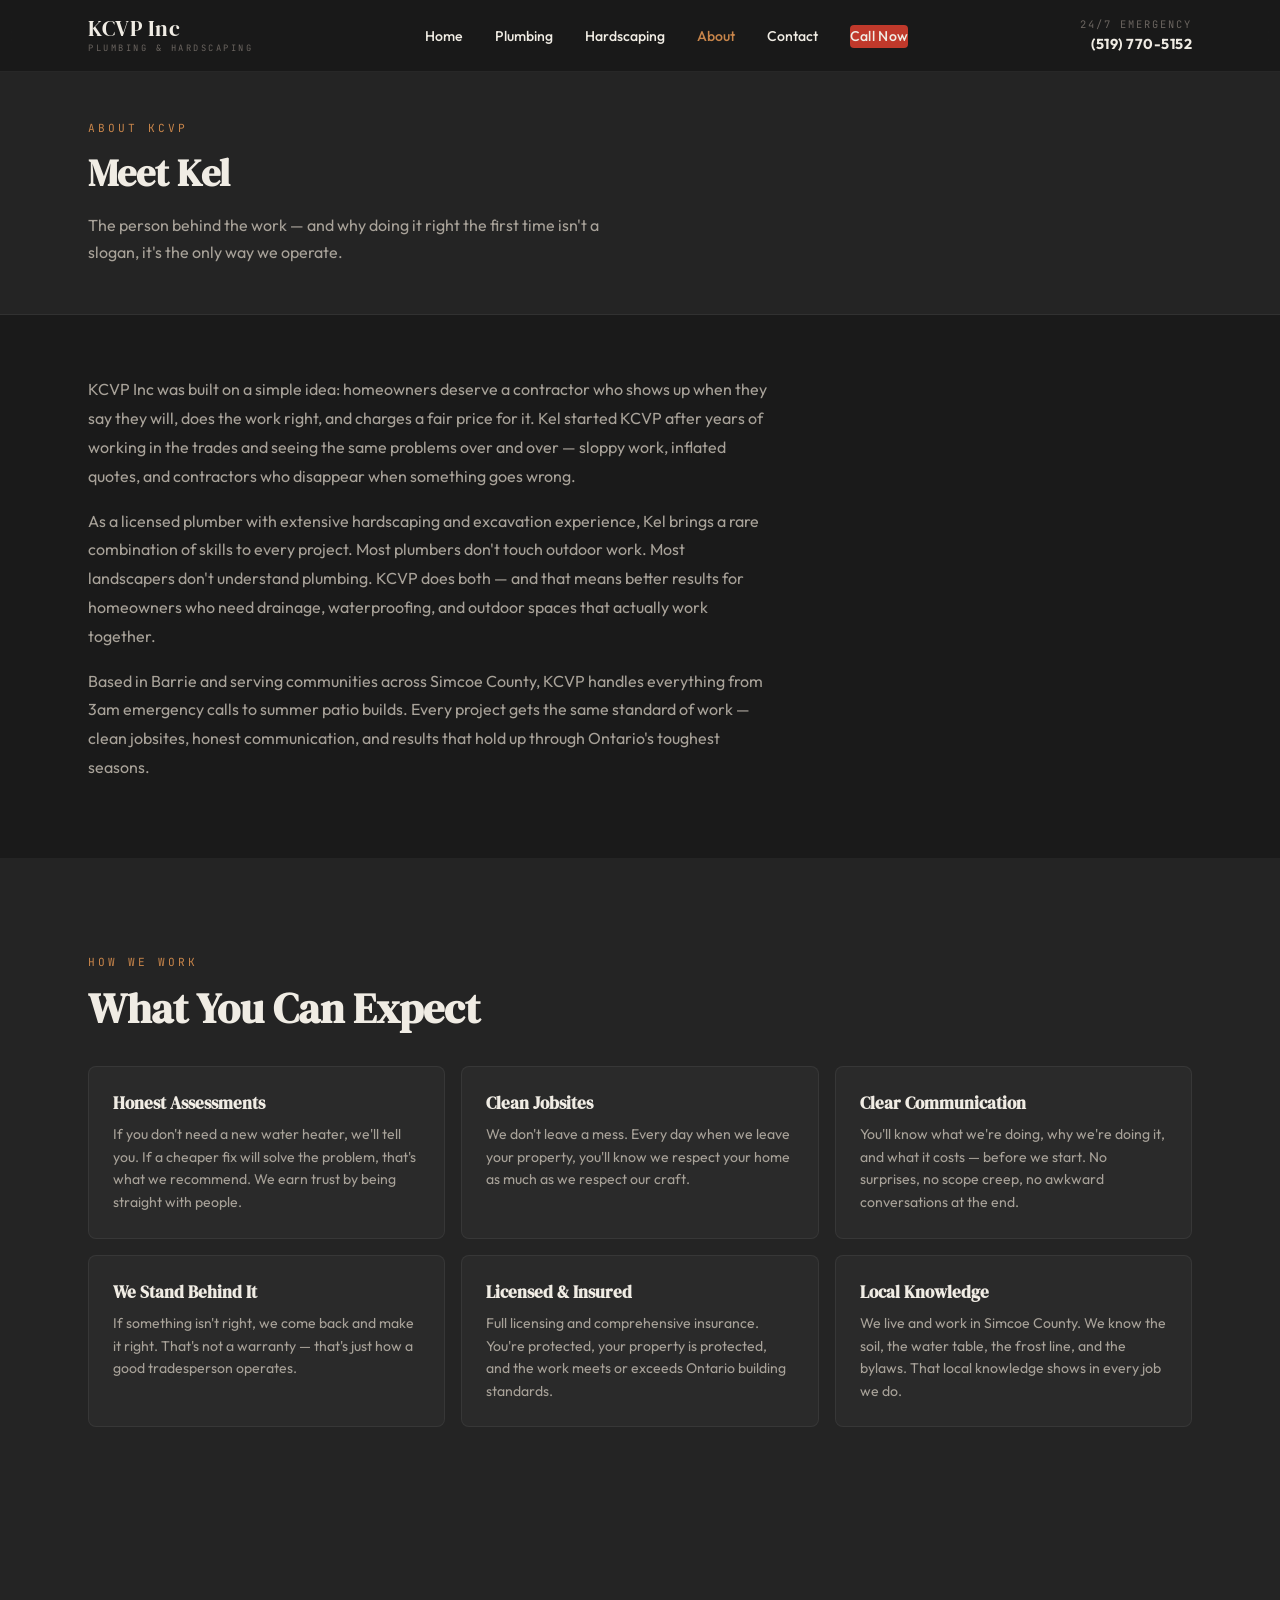
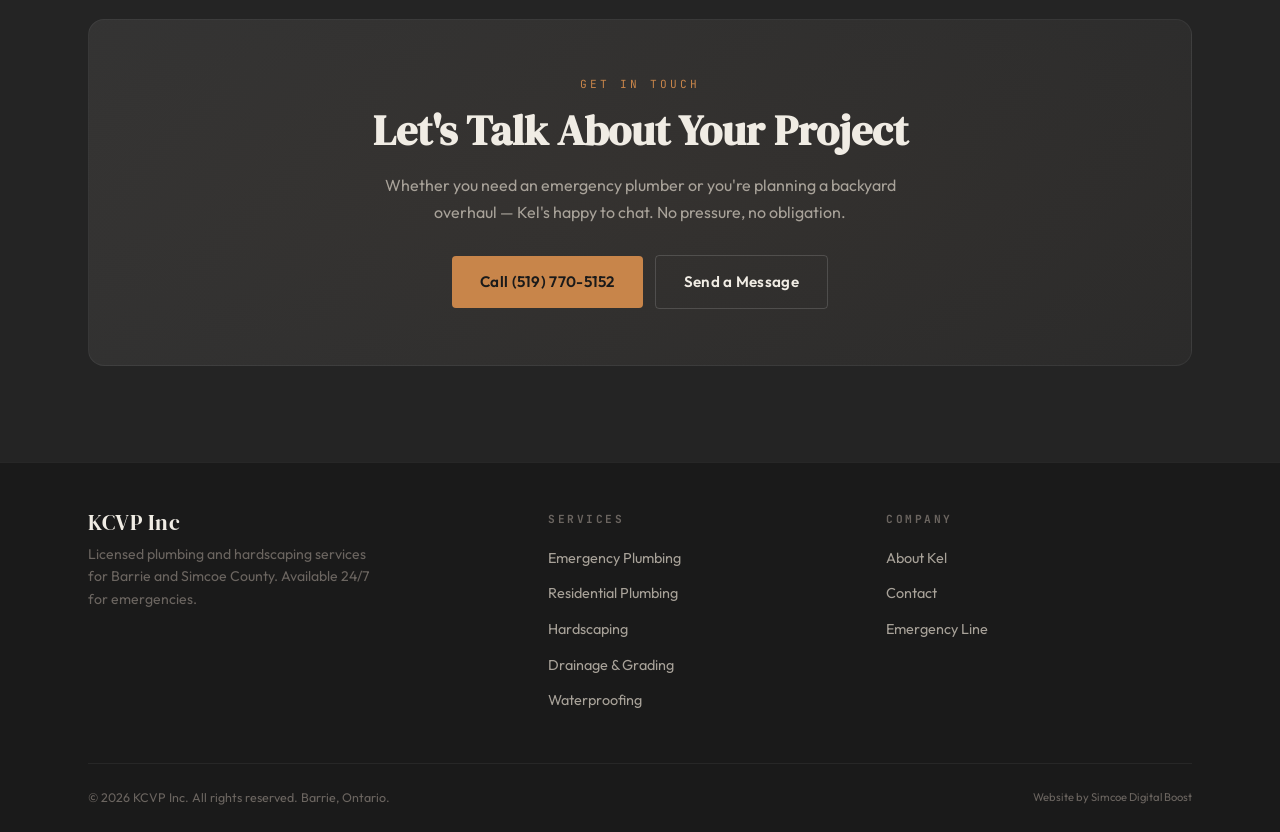
==== about.html @ 007db40d "Add files via upload" ====
<!DOCTYPE html>
<html lang="en">
<head>
  <meta charset="UTF-8">
  <meta name="viewport" content="width=device-width, initial-scale=1.0">
  <title>About Kel & KCVP Inc — Barrie Plumber & Hardscaping</title>
  <meta name="description" content="Meet Kel, the licensed plumber and hardscaping expert behind KCVP Inc. Serving Barrie and Simcoe County with honest, reliable trades work.">
  <link rel="preconnect" href="https://fonts.googleapis.com">
  <link rel="preconnect" href="https://fonts.gstatic.com" crossorigin>
  <link href="https://fonts.googleapis.com/css2?family=DM+Serif+Display&family=JetBrains+Mono:wght@400;500&family=Outfit:wght@300;400;500;600;700;800&display=swap" rel="stylesheet">
  <style>
/* ============================================
   KCVP Inc — Plumbing & Hardscaping
   Mobile-first CSS
   ============================================ */

/* --- Google Fonts loaded in HTML head --- */

/* --- CSS Variables --- */
:root {
  --bg-primary: #1a1a1a;
  --bg-secondary: #242424;
  --bg-card: #2a2a2a;
  --bg-elevated: #333333;
  --text-primary: #f0ece4;
  --text-secondary: #a8a299;
  --text-muted: #6b6560;
  --accent: #c8854a;
  --accent-light: #daa06d;
  --accent-dark: #a66a30;
  --accent-glow: rgba(200, 133, 74, 0.15);
  --emergency: #c0392b;
  --emergency-light: #e74c3c;
  --white: #ffffff;
  --border: rgba(255, 255, 255, 0.06);
  --shadow-sm: 0 1px 3px rgba(0,0,0,0.3);
  --shadow-md: 0 4px 16px rgba(0,0,0,0.4);
  --shadow-lg: 0 8px 32px rgba(0,0,0,0.5);
  --radius-sm: 4px;
  --radius-md: 8px;
  --radius-lg: 16px;
  --font-display: 'DM Serif Display', Georgia, serif;
  --font-body: 'Outfit', -apple-system, sans-serif;
  --font-mono: 'JetBrains Mono', monospace;
  --max-width: 1200px;
  --header-height: 72px;
}

/* --- Reset & Base --- */
*, *::before, *::after {
  box-sizing: border-box;
  margin: 0;
  padding: 0;
}

html {
  font-size: 16px;
  scroll-behavior: smooth;
  -webkit-font-smoothing: antialiased;
  -moz-osx-font-smoothing: grayscale;
}

body {
  font-family: var(--font-body);
  background: var(--bg-primary);
  color: var(--text-primary);
  line-height: 1.6;
  overflow-x: hidden;
}

img {
  max-width: 100%;
  height: auto;
  display: block;
}

a {
  color: var(--accent);
  text-decoration: none;
  transition: color 0.2s ease;
}

a:hover {
  color: var(--accent-light);
}

/* --- Utility --- */
.container {
  width: 100%;
  max-width: var(--max-width);
  margin: 0 auto;
  padding: 0 20px;
}

.section-label {
  font-family: var(--font-mono);
  font-size: 0.7rem;
  letter-spacing: 3px;
  text-transform: uppercase;
  color: var(--accent);
  margin-bottom: 12px;
  display: block;
}

.section-title {
  font-family: var(--font-display);
  font-size: 1.8rem;
  color: var(--text-primary);
  line-height: 1.2;
  margin-bottom: 16px;
}

.section-subtitle {
  color: var(--text-secondary);
  font-size: 1rem;
  max-width: 560px;
  line-height: 1.7;
}

.text-center {
  text-align: center;
}

.text-center .section-subtitle {
  margin-left: auto;
  margin-right: auto;
}

/* --- Buttons --- */
.btn {
  display: inline-flex;
  align-items: center;
  gap: 8px;
  padding: 14px 28px;
  border-radius: var(--radius-sm);
  font-family: var(--font-body);
  font-weight: 600;
  font-size: 0.95rem;
  border: none;
  cursor: pointer;
  transition: all 0.25s ease;
  text-decoration: none;
  letter-spacing: 0.3px;
}

.btn-primary {
  background: var(--accent);
  color: var(--bg-primary);
}

.btn-primary:hover {
  background: var(--accent-light);
  color: var(--bg-primary);
  transform: translateY(-1px);
  box-shadow: 0 4px 20px rgba(200, 133, 74, 0.3);
}

.btn-emergency {
  background: var(--emergency);
  color: var(--white);
  animation: pulse-emergency 2.5s infinite;
}

.btn-emergency:hover {
  background: var(--emergency-light);
  color: var(--white);
  transform: translateY(-1px);
  box-shadow: 0 4px 20px rgba(192, 57, 43, 0.4);
}

@keyframes pulse-emergency {
  0%, 100% { box-shadow: 0 0 0 0 rgba(192, 57, 43, 0.4); }
  50% { box-shadow: 0 0 0 8px rgba(192, 57, 43, 0); }
}

.btn-outline {
  background: transparent;
  color: var(--text-primary);
  border: 1px solid rgba(255,255,255,0.15);
}

.btn-outline:hover {
  border-color: var(--accent);
  color: var(--accent);
}

/* ============================================
   HEADER
   ============================================ */
.site-header {
  position: fixed;
  top: 0;
  left: 0;
  right: 0;
  z-index: 1000;
  background: rgba(26, 26, 26, 0.92);
  backdrop-filter: blur(16px);
  -webkit-backdrop-filter: blur(16px);
  border-bottom: 1px solid var(--border);
  height: var(--header-height);
}

.header-inner {
  display: flex;
  align-items: center;
  justify-content: space-between;
  height: var(--header-height);
}

.logo {
  display: flex;
  flex-direction: column;
  gap: 0;
}

.logo-name {
  font-family: var(--font-display);
  font-size: 1.35rem;
  color: var(--text-primary);
  line-height: 1.1;
  letter-spacing: 0.5px;
}

.logo-tagline {
  font-family: var(--font-mono);
  font-size: 0.55rem;
  color: var(--text-muted);
  letter-spacing: 2.5px;
  text-transform: uppercase;
}

.header-phone {
  display: none;
}

.header-phone a {
  font-family: var(--font-body);
  font-weight: 700;
  font-size: 0.9rem;
  color: var(--text-primary);
  letter-spacing: 0.5px;
}

.header-phone .phone-label {
  font-size: 0.65rem;
  color: var(--text-muted);
  letter-spacing: 2px;
  text-transform: uppercase;
  font-family: var(--font-mono);
}

/* Mobile nav toggle */
.nav-toggle {
  display: flex;
  flex-direction: column;
  gap: 5px;
  background: none;
  border: none;
  cursor: pointer;
  padding: 8px;
}

.nav-toggle span {
  display: block;
  width: 24px;
  height: 2px;
  background: var(--text-primary);
  transition: all 0.3s ease;
}

.nav-toggle.active span:nth-child(1) {
  transform: rotate(45deg) translate(5px, 5px);
}
.nav-toggle.active span:nth-child(2) {
  opacity: 0;
}
.nav-toggle.active span:nth-child(3) {
  transform: rotate(-45deg) translate(5px, -5px);
}

/* Mobile Nav */
.main-nav {
  position: fixed;
  top: var(--header-height);
  left: 0;
  right: 0;
  bottom: 0;
  background: var(--bg-primary);
  display: flex;
  flex-direction: column;
  padding: 32px 20px;
  transform: translateX(100%);
  transition: transform 0.35s ease;
  z-index: 999;
}

.main-nav.open {
  transform: translateX(0);
}

.main-nav a {
  font-size: 1.2rem;
  color: var(--text-primary);
  padding: 16px 0;
  border-bottom: 1px solid var(--border);
  font-weight: 500;
}

.main-nav a:hover,
.main-nav a.active {
  color: var(--accent);
}

.nav-cta {
  margin-top: 24px;
}

/* ============================================
   HERO
   ============================================ */
.hero {
  padding: 120px 0 60px;
  position: relative;
  overflow: hidden;
  min-height: 85vh;
  display: flex;
  align-items: center;
}

.hero::before {
  content: '';
  position: absolute;
  top: 0;
  left: 0;
  right: 0;
  bottom: 0;
  background: 
    radial-gradient(ellipse at 20% 50%, rgba(200, 133, 74, 0.06) 0%, transparent 60%),
    radial-gradient(ellipse at 80% 20%, rgba(200, 133, 74, 0.03) 0%, transparent 50%);
  pointer-events: none;
}

.hero-content {
  position: relative;
  z-index: 2;
}

.hero-emergency-badge {
  display: inline-flex;
  align-items: center;
  gap: 8px;
  background: rgba(192, 57, 43, 0.12);
  border: 1px solid rgba(192, 57, 43, 0.3);
  border-radius: 100px;
  padding: 8px 18px;
  margin-bottom: 28px;
  font-size: 0.8rem;
  font-weight: 600;
  color: var(--emergency-light);
  letter-spacing: 0.5px;
}

.hero-emergency-badge .pulse-dot {
  width: 8px;
  height: 8px;
  background: var(--emergency);
  border-radius: 50%;
  animation: pulse-dot 1.5s infinite;
}

@keyframes pulse-dot {
  0%, 100% { opacity: 1; transform: scale(1); }
  50% { opacity: 0.5; transform: scale(1.4); }
}

.hero-title {
  font-family: var(--font-display);
  font-size: 2.4rem;
  line-height: 1.12;
  color: var(--text-primary);
  margin-bottom: 20px;
}

.hero-title .accent {
  color: var(--accent);
}

.hero-description {
  color: var(--text-secondary);
  font-size: 1.05rem;
  line-height: 1.7;
  max-width: 520px;
  margin-bottom: 32px;
}

.hero-buttons {
  display: flex;
  flex-direction: column;
  gap: 12px;
}

.hero-stats {
  display: grid;
  grid-template-columns: repeat(3, 1fr);
  gap: 1px;
  background: var(--border);
  margin-top: 48px;
  border-radius: var(--radius-md);
  overflow: hidden;
}

.hero-stat {
  background: var(--bg-secondary);
  padding: 20px 16px;
  text-align: center;
}

.hero-stat .stat-number {
  font-family: var(--font-display);
  font-size: 1.6rem;
  color: var(--accent);
  line-height: 1;
  margin-bottom: 4px;
}

.hero-stat .stat-label {
  font-size: 0.7rem;
  color: var(--text-muted);
  text-transform: uppercase;
  letter-spacing: 1.5px;
  font-family: var(--font-mono);
}

/* ============================================
   EMERGENCY BANNER
   ============================================ */
.emergency-banner {
  background: linear-gradient(135deg, var(--emergency) 0%, #962d22 100%);
  padding: 24px 0;
  text-align: center;
}

.emergency-banner-inner {
  display: flex;
  flex-direction: column;
  align-items: center;
  gap: 12px;
}

.emergency-banner h3 {
  font-family: var(--font-display);
  font-size: 1.2rem;
  color: var(--white);
}

.emergency-banner p {
  color: rgba(255,255,255,0.8);
  font-size: 0.9rem;
}

.emergency-banner .phone-number {
  font-family: var(--font-body);
  font-weight: 800;
  font-size: 1.4rem;
  color: var(--white);
  letter-spacing: 1px;
}

/* ============================================
   SERVICES OVERVIEW
   ============================================ */
.services-section {
  padding: 72px 0;
}

.services-grid {
  display: grid;
  grid-template-columns: 1fr;
  gap: 16px;
  margin-top: 40px;
}

.service-card {
  background: var(--bg-card);
  border: 1px solid var(--border);
  border-radius: var(--radius-md);
  padding: 28px 24px;
  transition: all 0.3s ease;
  position: relative;
  overflow: hidden;
}

.service-card::before {
  content: '';
  position: absolute;
  top: 0;
  left: 0;
  right: 0;
  height: 3px;
  background: var(--accent);
  transform: scaleX(0);
  transform-origin: left;
  transition: transform 0.35s ease;
}

.service-card:hover::before {
  transform: scaleX(1);
}

.service-card:hover {
  border-color: rgba(200, 133, 74, 0.2);
  transform: translateY(-2px);
  box-shadow: var(--shadow-md);
}

.service-card-icon {
  width: 48px;
  height: 48px;
  border-radius: var(--radius-sm);
  background: var(--accent-glow);
  display: flex;
  align-items: center;
  justify-content: center;
  margin-bottom: 16px;
  font-size: 1.3rem;
}

.service-card h3 {
  font-family: var(--font-display);
  font-size: 1.15rem;
  color: var(--text-primary);
  margin-bottom: 8px;
}

.service-card p {
  color: var(--text-secondary);
  font-size: 0.9rem;
  line-height: 1.65;
}

.service-card .card-link {
  display: inline-flex;
  align-items: center;
  gap: 6px;
  margin-top: 16px;
  font-size: 0.85rem;
  font-weight: 600;
  color: var(--accent);
}

.service-card .card-link::after {
  content: '\2192';
  transition: transform 0.2s ease;
}

.service-card:hover .card-link::after {
  transform: translateX(4px);
}

/* ============================================
   WHY CHOOSE US
   ============================================ */
.why-section {
  padding: 72px 0;
  background: var(--bg-secondary);
}

.why-grid {
  display: grid;
  grid-template-columns: 1fr;
  gap: 24px;
  margin-top: 40px;
}

.why-item {
  display: flex;
  gap: 16px;
  align-items: flex-start;
}

.why-number {
  font-family: var(--font-display);
  font-size: 2rem;
  color: rgba(200, 133, 74, 0.2);
  line-height: 1;
  flex-shrink: 0;
  width: 40px;
}

.why-item h4 {
  font-family: var(--font-display);
  font-size: 1.05rem;
  color: var(--text-primary);
  margin-bottom: 4px;
}

.why-item p {
  color: var(--text-secondary);
  font-size: 0.88rem;
  line-height: 1.65;
}

/* ============================================
   SERVICE AREA
   ============================================ */
.area-section {
  padding: 72px 0;
}

.area-tags {
  display: flex;
  flex-wrap: wrap;
  gap: 8px;
  margin-top: 32px;
}

.area-tag {
  background: var(--bg-card);
  border: 1px solid var(--border);
  padding: 8px 16px;
  border-radius: 100px;
  font-size: 0.85rem;
  color: var(--text-secondary);
  transition: all 0.2s ease;
}

.area-tag:hover {
  border-color: var(--accent);
  color: var(--accent);
}

.area-tag.primary {
  background: var(--accent-glow);
  border-color: rgba(200, 133, 74, 0.3);
  color: var(--accent);
  font-weight: 600;
}

/* ============================================
   CTA SECTION
   ============================================ */
.cta-section {
  padding: 72px 0;
  background: var(--bg-secondary);
}

.cta-box {
  background: linear-gradient(135deg, var(--bg-elevated) 0%, var(--bg-card) 100%);
  border: 1px solid var(--border);
  border-radius: var(--radius-lg);
  padding: 40px 24px;
  text-align: center;
  position: relative;
  overflow: hidden;
}

.cta-box::before {
  content: '';
  position: absolute;
  top: -50%;
  left: -50%;
  width: 200%;
  height: 200%;
  background: radial-gradient(ellipse at center, rgba(200, 133, 74, 0.04) 0%, transparent 60%);
  pointer-events: none;
}

.cta-box .section-title {
  position: relative;
}

.cta-box .section-subtitle {
  margin: 0 auto 28px;
  position: relative;
}

.cta-buttons {
  display: flex;
  flex-direction: column;
  gap: 12px;
  align-items: center;
  position: relative;
}

/* ============================================
   FOOTER
   ============================================ */
.site-footer {
  padding: 48px 0 24px;
  border-top: 1px solid var(--border);
}

.footer-top {
  display: grid;
  grid-template-columns: 1fr;
  gap: 32px;
  margin-bottom: 40px;
}

.footer-brand .logo-name {
  margin-bottom: 8px;
}

.footer-brand p {
  color: var(--text-muted);
  font-size: 0.88rem;
  line-height: 1.6;
  max-width: 300px;
}

.footer-col h4 {
  font-family: var(--font-mono);
  font-size: 0.7rem;
  letter-spacing: 2.5px;
  text-transform: uppercase;
  color: var(--text-muted);
  margin-bottom: 16px;
}

.footer-col ul {
  list-style: none;
}

.footer-col li {
  margin-bottom: 10px;
}

.footer-col a {
  color: var(--text-secondary);
  font-size: 0.9rem;
  transition: color 0.2s ease;
}

.footer-col a:hover {
  color: var(--accent);
}

.footer-bottom {
  border-top: 1px solid var(--border);
  padding-top: 24px;
  display: flex;
  flex-direction: column;
  gap: 12px;
  align-items: center;
  text-align: center;
}

.footer-bottom p {
  font-size: 0.78rem;
  color: var(--text-muted);
}

.footer-bottom .credit {
  font-size: 0.7rem;
  color: var(--text-muted);
}

.footer-bottom .credit a {
  color: var(--text-muted);
}

.footer-bottom .credit a:hover {
  color: var(--accent);
}

/* ============================================
   PAGE-LEVEL STYLES
   ============================================ */

/* --- Services Pages Hero --- */
.page-hero {
  padding: 120px 0 48px;
  background: var(--bg-secondary);
  border-bottom: 1px solid var(--border);
}

.page-hero .section-title {
  font-size: 2rem;
}

/* --- Service Detail Blocks --- */
.service-detail {
  padding: 60px 0;
  border-bottom: 1px solid var(--border);
}

.service-detail:last-child {
  border-bottom: none;
}

.service-detail h3 {
  font-family: var(--font-display);
  font-size: 1.4rem;
  margin-bottom: 12px;
}

.service-detail p {
  color: var(--text-secondary);
  line-height: 1.7;
  margin-bottom: 16px;
}

.service-list {
  list-style: none;
  margin-top: 16px;
}

.service-list li {
  padding: 10px 0;
  border-bottom: 1px solid var(--border);
  color: var(--text-secondary);
  font-size: 0.9rem;
  display: flex;
  align-items: center;
  gap: 10px;
}

.service-list li::before {
  content: '';
  width: 6px;
  height: 6px;
  background: var(--accent);
  border-radius: 50%;
  flex-shrink: 0;
}

/* --- Contact Form --- */
.contact-section {
  padding: 72px 0;
}

.contact-grid {
  display: grid;
  grid-template-columns: 1fr;
  gap: 40px;
  margin-top: 40px;
}

.contact-form {
  display: flex;
  flex-direction: column;
  gap: 16px;
}

.form-group label {
  display: block;
  font-size: 0.8rem;
  font-weight: 600;
  color: var(--text-secondary);
  margin-bottom: 6px;
  letter-spacing: 0.5px;
}

.form-group input,
.form-group textarea,
.form-group select {
  width: 100%;
  padding: 12px 16px;
  background: var(--bg-card);
  border: 1px solid var(--border);
  border-radius: var(--radius-sm);
  color: var(--text-primary);
  font-family: var(--font-body);
  font-size: 0.95rem;
  transition: border-color 0.2s ease;
}

.form-group input:focus,
.form-group textarea:focus,
.form-group select:focus {
  outline: none;
  border-color: var(--accent);
}

.form-group textarea {
  min-height: 120px;
  resize: vertical;
}

.contact-info-block {
  background: var(--bg-card);
  border: 1px solid var(--border);
  border-radius: var(--radius-md);
  padding: 24px;
}

.contact-info-block h4 {
  font-family: var(--font-display);
  font-size: 1.1rem;
  margin-bottom: 16px;
}

.contact-info-item {
  display: flex;
  gap: 12px;
  align-items: flex-start;
  padding: 12px 0;
  border-bottom: 1px solid var(--border);
}

.contact-info-item:last-child {
  border-bottom: none;
}

.contact-info-item .info-label {
  font-family: var(--font-mono);
  font-size: 0.65rem;
  color: var(--text-muted);
  text-transform: uppercase;
  letter-spacing: 1.5px;
}

.contact-info-item .info-value {
  color: var(--text-primary);
  font-size: 0.95rem;
  font-weight: 500;
}

/* --- About Page --- */
.about-section {
  padding: 60px 0;
}

.about-content p {
  color: var(--text-secondary);
  line-height: 1.8;
  margin-bottom: 16px;
  max-width: 680px;
}

.about-values {
  display: grid;
  grid-template-columns: 1fr;
  gap: 16px;
  margin-top: 32px;
}

.about-value {
  background: var(--bg-card);
  border: 1px solid var(--border);
  border-radius: var(--radius-md);
  padding: 24px;
}

.about-value h4 {
  font-family: var(--font-display);
  font-size: 1.05rem;
  margin-bottom: 6px;
}

.about-value p {
  color: var(--text-secondary);
  font-size: 0.88rem;
  line-height: 1.6;
}

/* ============================================
   TABLET — 600px+
   ============================================ */
@media (min-width: 600px) {
  .container {
    padding: 0 32px;
  }

  .section-title {
    font-size: 2.2rem;
  }

  .hero-title {
    font-size: 3rem;
  }

  .hero-buttons {
    flex-direction: row;
  }

  .services-grid {
    grid-template-columns: repeat(2, 1fr);
  }

  .why-grid {
    grid-template-columns: repeat(2, 1fr);
  }

  .cta-box {
    padding: 56px 40px;
  }

  .cta-buttons {
    flex-direction: row;
    justify-content: center;
  }

  .footer-top {
    grid-template-columns: 1.4fr 1fr 1fr;
  }

  .footer-bottom {
    flex-direction: row;
    justify-content: space-between;
  }

  .contact-grid {
    grid-template-columns: 1.2fr 1fr;
  }

  .about-values {
    grid-template-columns: repeat(2, 1fr);
  }

  .page-hero .section-title {
    font-size: 2.4rem;
  }
}

/* ============================================
   DESKTOP — 900px+
   ============================================ */
@media (min-width: 900px) {
  .container {
    padding: 0 48px;
  }

  .section-title {
    font-size: 2.6rem;
  }

  .hero {
    padding: 140px 0 80px;
  }

  .hero-title {
    font-size: 3.6rem;
  }

  .hero-description {
    font-size: 1.1rem;
  }

  .services-section,
  .why-section,
  .area-section,
  .cta-section {
    padding: 96px 0;
  }

  .services-grid {
    grid-template-columns: repeat(3, 1fr);
    gap: 20px;
  }

  .why-grid {
    grid-template-columns: repeat(2, 1fr);
    gap: 32px;
  }

  .nav-toggle {
    display: none;
  }

  .main-nav {
    position: static;
    flex-direction: row;
    transform: none;
    padding: 0;
    background: transparent;
    align-items: center;
    gap: 32px;
  }

  .main-nav a {
    font-size: 0.88rem;
    padding: 0;
    border-bottom: none;
  }

  .header-phone {
    display: flex;
    flex-direction: column;
    align-items: flex-end;
    gap: 0;
  }

  .nav-cta {
    margin-top: 0;
  }

  .hero-stat .stat-number {
    font-size: 2rem;
  }

  .emergency-banner-inner {
    flex-direction: row;
    justify-content: center;
    gap: 24px;
  }

  .about-values {
    grid-template-columns: repeat(3, 1fr);
  }
}

/* ============================================
   WIDE DESKTOP — 1100px+
   ============================================ */
@media (min-width: 1100px) {
  .hero-title {
    font-size: 4rem;
  }

  .services-grid {
    gap: 24px;
  }
}

/* ============================================
   ANIMATIONS
   ============================================ */
.fade-in {
  opacity: 0;
  transform: translateY(20px);
  transition: opacity 0.6s ease, transform 0.6s ease;
}

.fade-in.visible {
  opacity: 1;
  transform: translateY(0);
}

.fade-in-delay-1 { transition-delay: 0.1s; }
.fade-in-delay-2 { transition-delay: 0.2s; }
.fade-in-delay-3 { transition-delay: 0.3s; }
.fade-in-delay-4 { transition-delay: 0.4s; }
.fade-in-delay-5 { transition-delay: 0.5s; }

</style>
</head>
<body>

  <!-- ========== HEADER ========== -->
  <header class="site-header">
    <div class="container header-inner">
      <a href="index.html" class="logo">
        <span class="logo-name">KCVP Inc</span>
        <span class="logo-tagline">Plumbing &amp; Hardscaping</span>
      </a>

      <nav class="main-nav">
        <a href="index.html">Home</a>
        <a href="plumbing.html">Plumbing</a>
        <a href="hardscaping.html">Hardscaping</a>
        <a href="about.html" class="active">About</a>
        <a href="contact.html">Contact</a>
        <div class="nav-cta">
          <a href="tel:+15197705152" class="btn btn-emergency">Call Now</a>
        </div>
      </nav>

      <div class="header-phone">
        <span class="phone-label">24/7 Emergency</span>
        <a href="tel:+15197705152">(519) 770-5152</a>
      </div>

      <button class="nav-toggle" aria-label="Toggle navigation">
        <span></span>
        <span></span>
        <span></span>
      </button>
    </div>
  </header>

  <!-- ========== PAGE HERO ========== -->
  <section class="page-hero">
    <div class="container">
      <span class="section-label fade-in">About KCVP</span>
      <h1 class="section-title fade-in">Meet Kel</h1>
      <p class="section-subtitle fade-in">The person behind the work — and why doing it right the first time isn't a slogan, it's the only way we operate.</p>
    </div>
  </section>

  <!-- ========== ABOUT CONTENT ========== -->
  <section class="about-section">
    <div class="container">
      <div class="about-content fade-in">
        <p>KCVP Inc was built on a simple idea: homeowners deserve a contractor who shows up when they say they will, does the work right, and charges a fair price for it. Kel started KCVP after years of working in the trades and seeing the same problems over and over — sloppy work, inflated quotes, and contractors who disappear when something goes wrong.</p>

        <p>As a licensed plumber with extensive hardscaping and excavation experience, Kel brings a rare combination of skills to every project. Most plumbers don't touch outdoor work. Most landscapers don't understand plumbing. KCVP does both — and that means better results for homeowners who need drainage, waterproofing, and outdoor spaces that actually work together.</p>

        <p>Based in Barrie and serving communities across Simcoe County, KCVP handles everything from 3am emergency calls to summer patio builds. Every project gets the same standard of work — clean jobsites, honest communication, and results that hold up through Ontario's toughest seasons.</p>
      </div>
    </div>
  </section>

  <!-- ========== VALUES ========== -->
  <section class="why-section">
    <div class="container">
      <span class="section-label fade-in">How We Work</span>
      <h2 class="section-title fade-in">What You Can Expect</h2>

      <div class="about-values">
        <div class="about-value fade-in fade-in-delay-1">
          <h4>Honest Assessments</h4>
          <p>If you don't need a new water heater, we'll tell you. If a cheaper fix will solve the problem, that's what we recommend. We earn trust by being straight with people.</p>
        </div>
        <div class="about-value fade-in fade-in-delay-2">
          <h4>Clean Jobsites</h4>
          <p>We don't leave a mess. Every day when we leave your property, you'll know we respect your home as much as we respect our craft.</p>
        </div>
        <div class="about-value fade-in fade-in-delay-3">
          <h4>Clear Communication</h4>
          <p>You'll know what we're doing, why we're doing it, and what it costs — before we start. No surprises, no scope creep, no awkward conversations at the end.</p>
        </div>
        <div class="about-value fade-in fade-in-delay-4">
          <h4>We Stand Behind It</h4>
          <p>If something isn't right, we come back and make it right. That's not a warranty — that's just how a good tradesperson operates.</p>
        </div>
        <div class="about-value fade-in fade-in-delay-5">
          <h4>Licensed &amp; Insured</h4>
          <p>Full licensing and comprehensive insurance. You're protected, your property is protected, and the work meets or exceeds Ontario building standards.</p>
        </div>
        <div class="about-value fade-in fade-in-delay-3">
          <h4>Local Knowledge</h4>
          <p>We live and work in Simcoe County. We know the soil, the water table, the frost line, and the bylaws. That local knowledge shows in every job we do.</p>
        </div>
      </div>
    </div>
  </section>

  <!-- ========== CTA ========== -->
  <section class="cta-section">
    <div class="container">
      <div class="cta-box">
        <span class="section-label">Get In Touch</span>
        <h2 class="section-title">Let's Talk About Your Project</h2>
        <p class="section-subtitle">Whether you need an emergency plumber or you're planning a backyard overhaul — Kel's happy to chat. No pressure, no obligation.</p>
        <div class="cta-buttons">
          <a href="tel:+15197705152" class="btn btn-primary">Call (519) 770-5152</a>
          <a href="contact.html" class="btn btn-outline">Send a Message</a>
        </div>
      </div>
    </div>
  </section>

  <!-- ========== FOOTER ========== -->
  <footer class="site-footer">
    <div class="container">
      <div class="footer-top">
        <div class="footer-brand">
          <div class="logo-name">KCVP Inc</div>
          <p>Licensed plumbing and hardscaping services for Barrie and Simcoe County. Available 24/7 for emergencies.</p>
        </div>
        <div class="footer-col">
          <h4>Services</h4>
          <ul>
            <li><a href="plumbing.html">Emergency Plumbing</a></li>
            <li><a href="plumbing.html">Residential Plumbing</a></li>
            <li><a href="hardscaping.html">Hardscaping</a></li>
            <li><a href="hardscaping.html">Drainage & Grading</a></li>
            <li><a href="hardscaping.html">Waterproofing</a></li>
          </ul>
        </div>
        <div class="footer-col">
          <h4>Company</h4>
          <ul>
            <li><a href="about.html">About Kel</a></li>
            <li><a href="contact.html">Contact</a></li>
            <li><a href="tel:+15197705152">Emergency Line</a></li>
          </ul>
        </div>
      </div>
      <div class="footer-bottom">
        <p>&copy; 2026 KCVP Inc. All rights reserved. Barrie, Ontario.</p>
        <p class="credit">Website by <a href="https://simcoedigitalboost.com" target="_blank" rel="noopener">Simcoe Digital Boost</a></p>
      </div>
    </div>
  </footer>

  <script>
/* ============================================
   KCVP Inc — Main JavaScript
   ============================================ */

document.addEventListener('DOMContentLoaded', () => {

  // --- Mobile Nav Toggle ---
  const navToggle = document.querySelector('.nav-toggle');
  const mainNav = document.querySelector('.main-nav');

  if (navToggle && mainNav) {
    navToggle.addEventListener('click', () => {
      navToggle.classList.toggle('active');
      mainNav.classList.toggle('open');
      document.body.style.overflow = mainNav.classList.contains('open') ? 'hidden' : '';
    });

    // Close nav on link click
    mainNav.querySelectorAll('a').forEach(link => {
      link.addEventListener('click', () => {
        navToggle.classList.remove('active');
        mainNav.classList.remove('open');
        document.body.style.overflow = '';
      });
    });
  }

  // --- Scroll Fade-In ---
  const fadeEls = document.querySelectorAll('.fade-in');

  if ('IntersectionObserver' in window) {
    const observer = new IntersectionObserver((entries) => {
      entries.forEach(entry => {
        if (entry.isIntersecting) {
          entry.target.classList.add('visible');
          observer.unobserve(entry.target);
        }
      });
    }, {
      threshold: 0.1,
      rootMargin: '0px 0px -40px 0px'
    });

    fadeEls.forEach(el => observer.observe(el));
  } else {
    fadeEls.forEach(el => el.classList.add('visible'));
  }

  // --- Header scroll effect ---
  const header = document.querySelector('.site-header');
  let lastScroll = 0;

  window.addEventListener('scroll', () => {
    const currentScroll = window.pageYOffset;
    if (currentScroll > 60) {
      header.style.boxShadow = '0 2px 20px rgba(0,0,0,0.3)';
    } else {
      header.style.boxShadow = 'none';
    }
    lastScroll = currentScroll;
  }, { passive: true });

  // --- Active nav link ---
  const currentPage = window.location.pathname.split('/').pop() || 'index.html';
  document.querySelectorAll('.main-nav a').forEach(link => {
    const href = link.getAttribute('href').split('/').pop();
    if (href === currentPage) {
      link.classList.add('active');
    }
  });

});

</script>
</body>
</html>
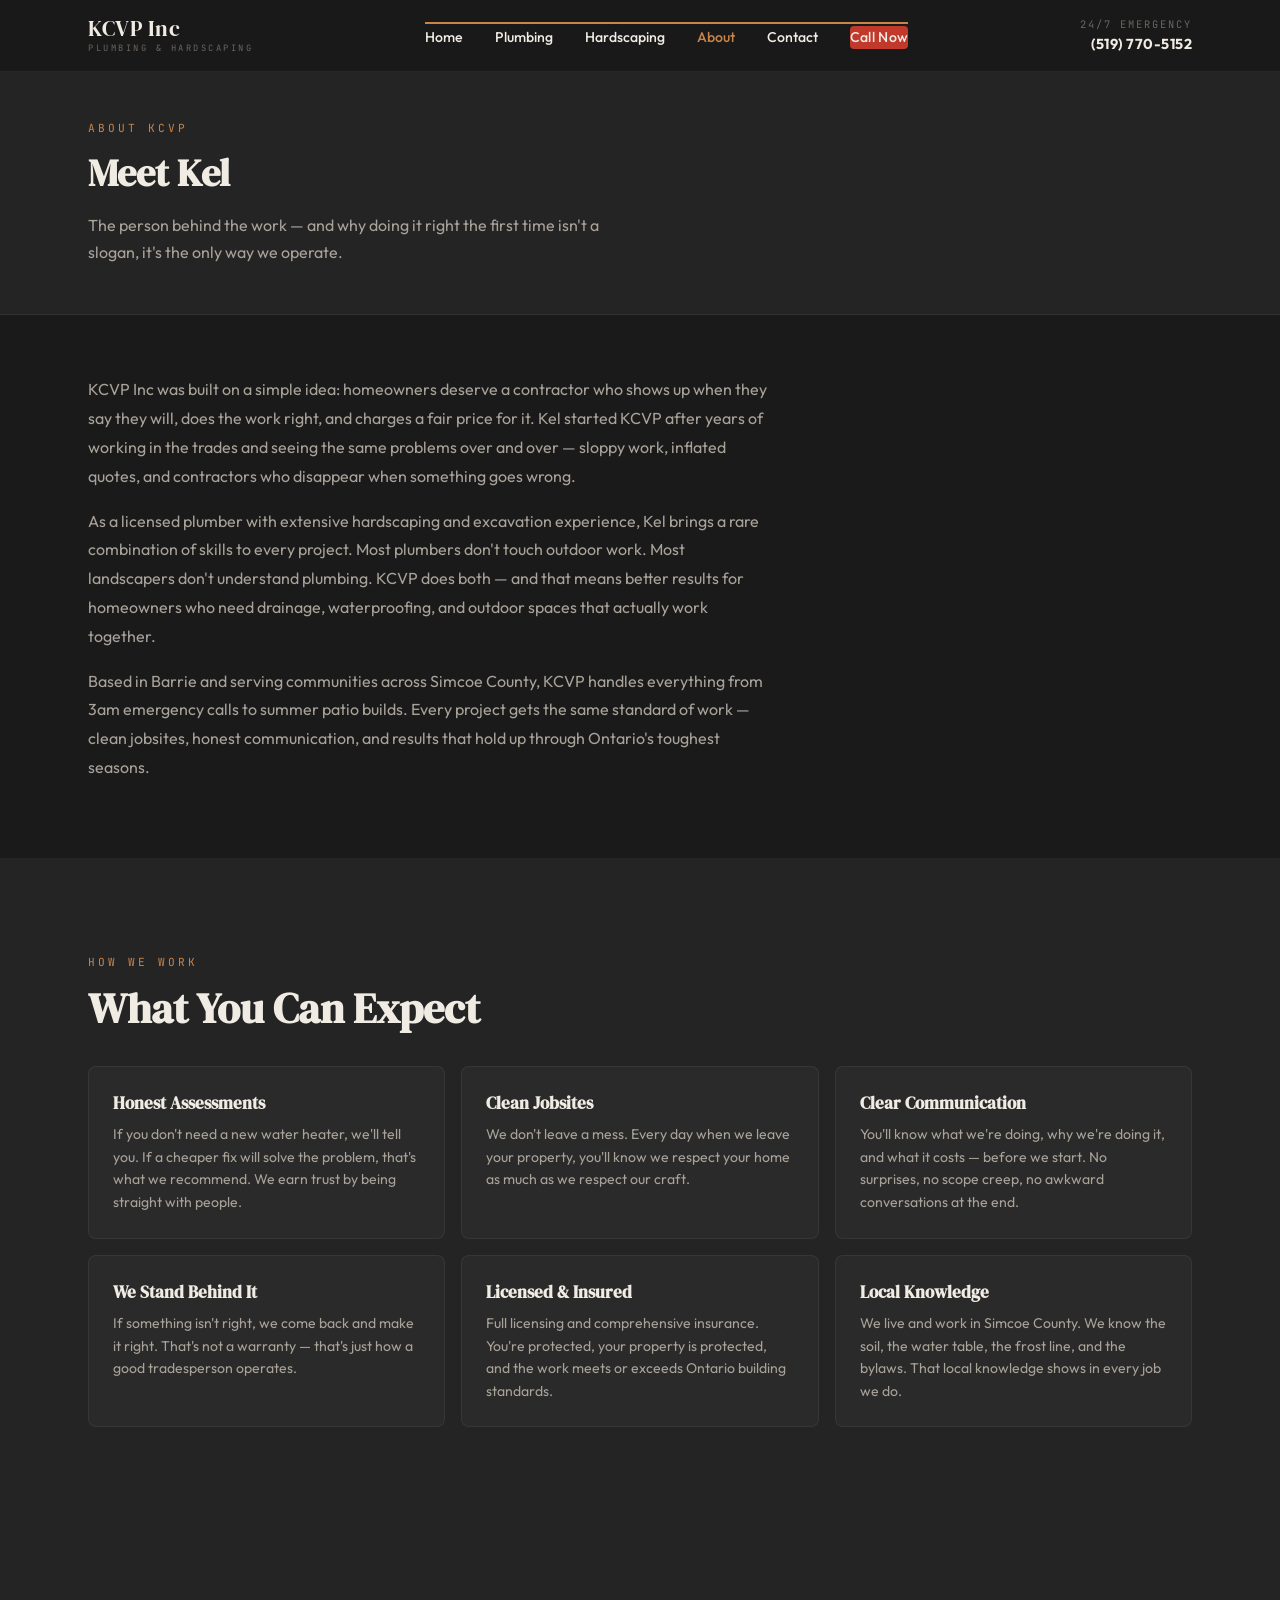
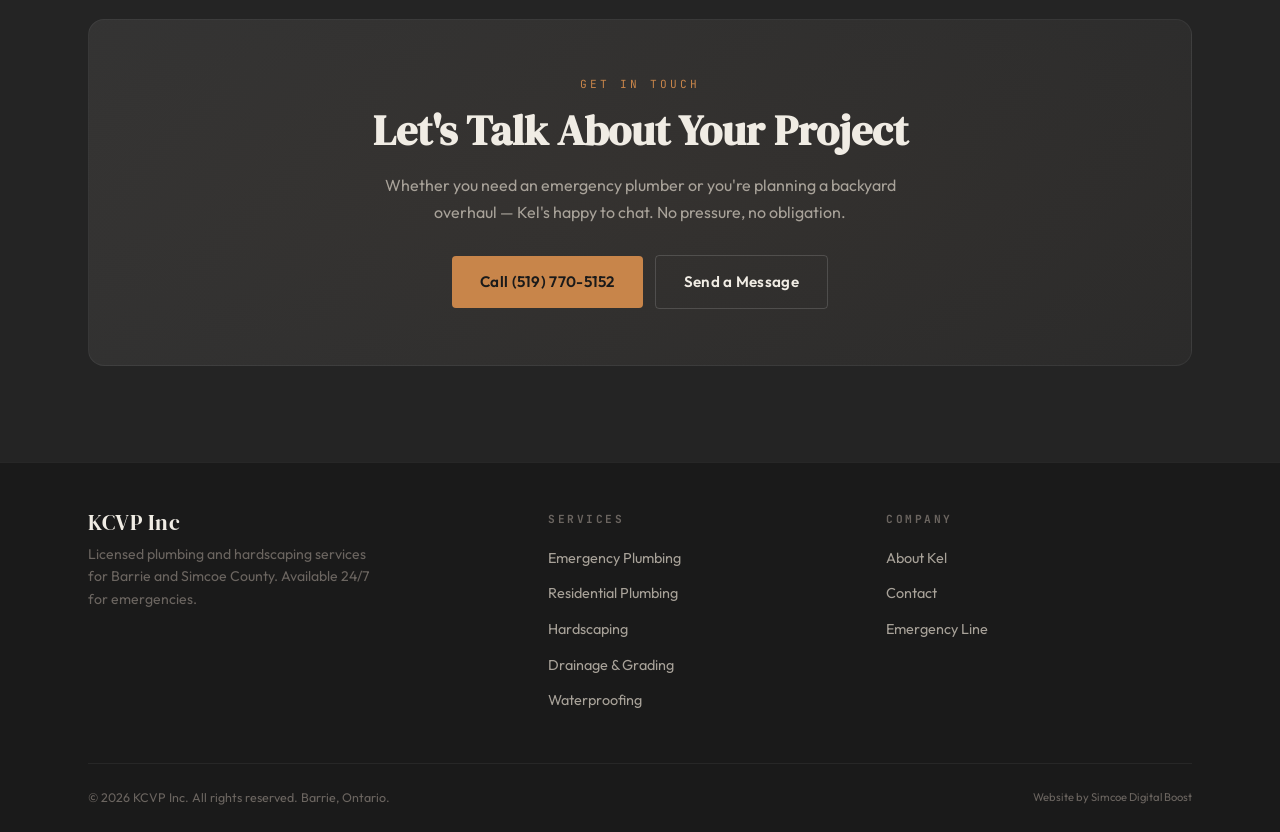
==== commit 798a310d: "Add files via upload" ====
--- a/about.html
+++ b/about.html
@@ -285,7 +285,8 @@
   left: 0;
   right: 0;
   bottom: 0;
-  background: var(--bg-primary);
+  background: #111111;
+  border-top: 2px solid var(--accent);
   display: flex;
   flex-direction: column;
   padding: 32px 20px;
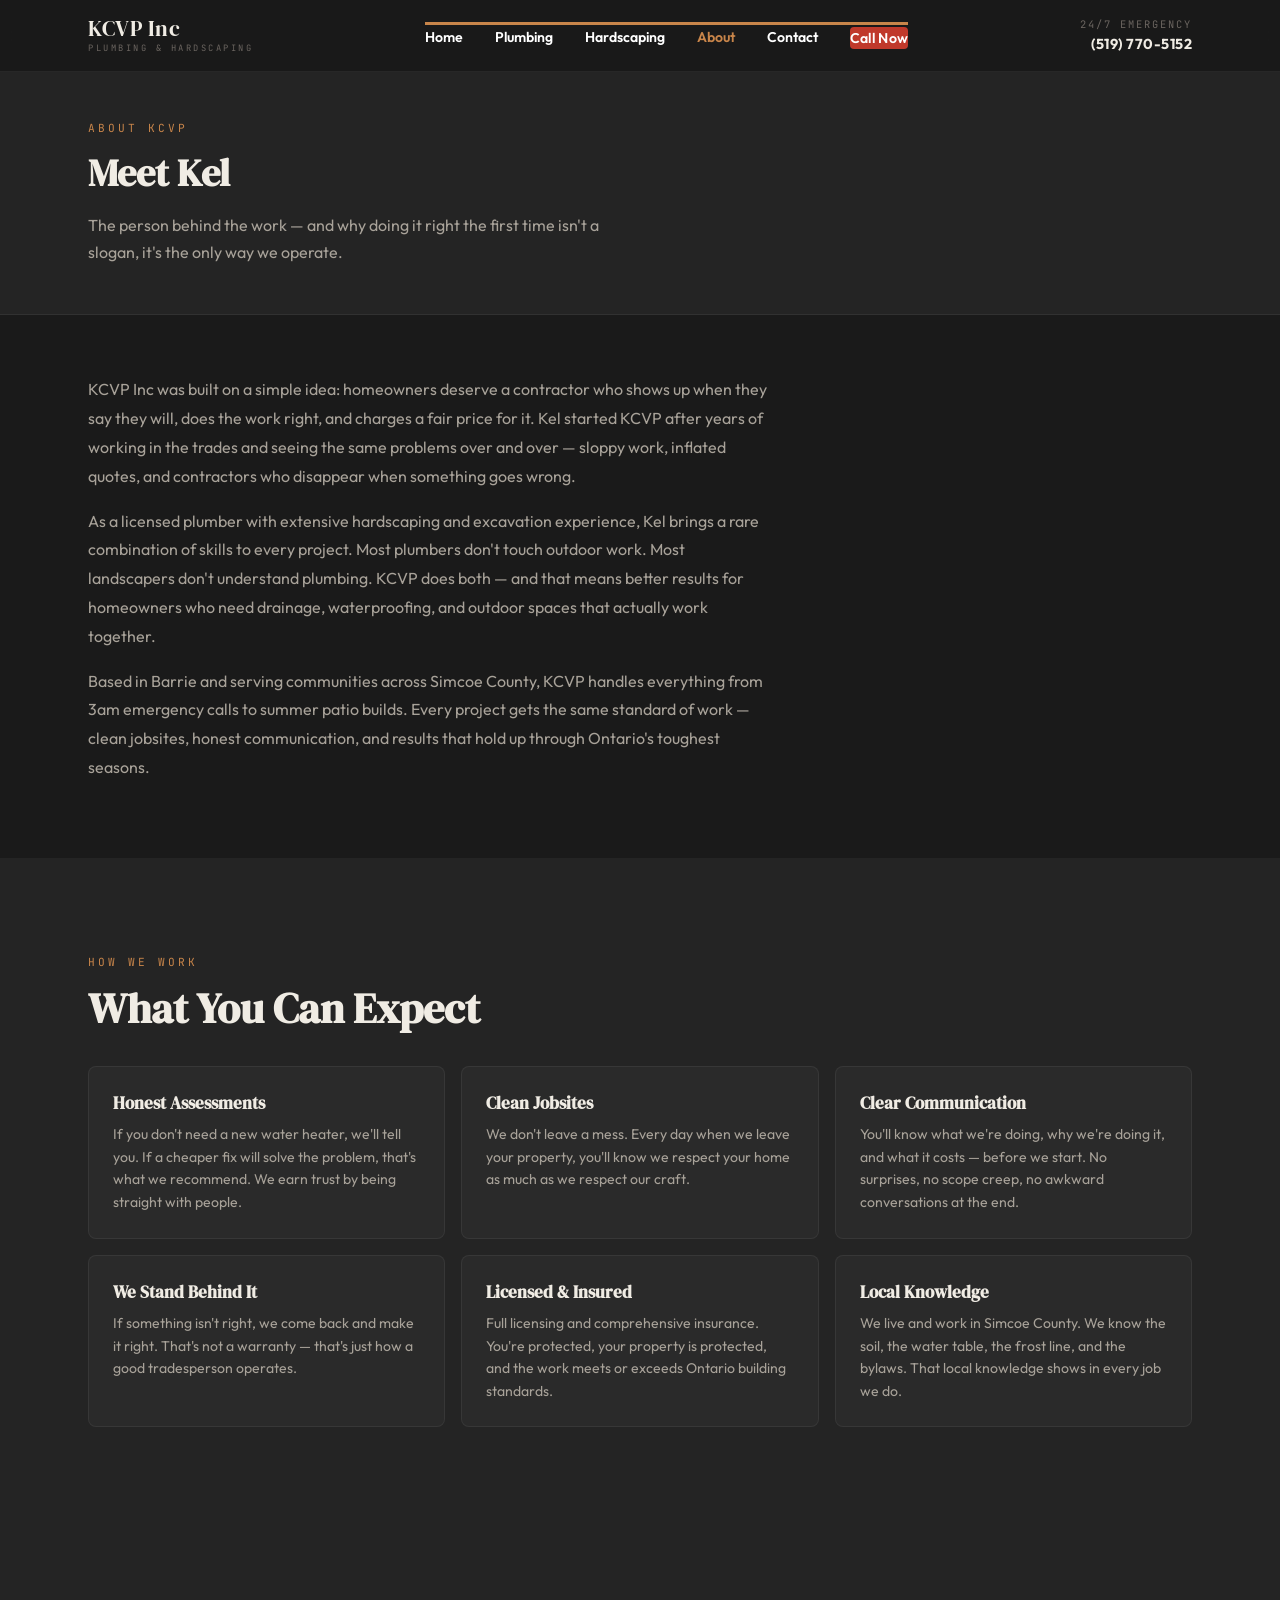
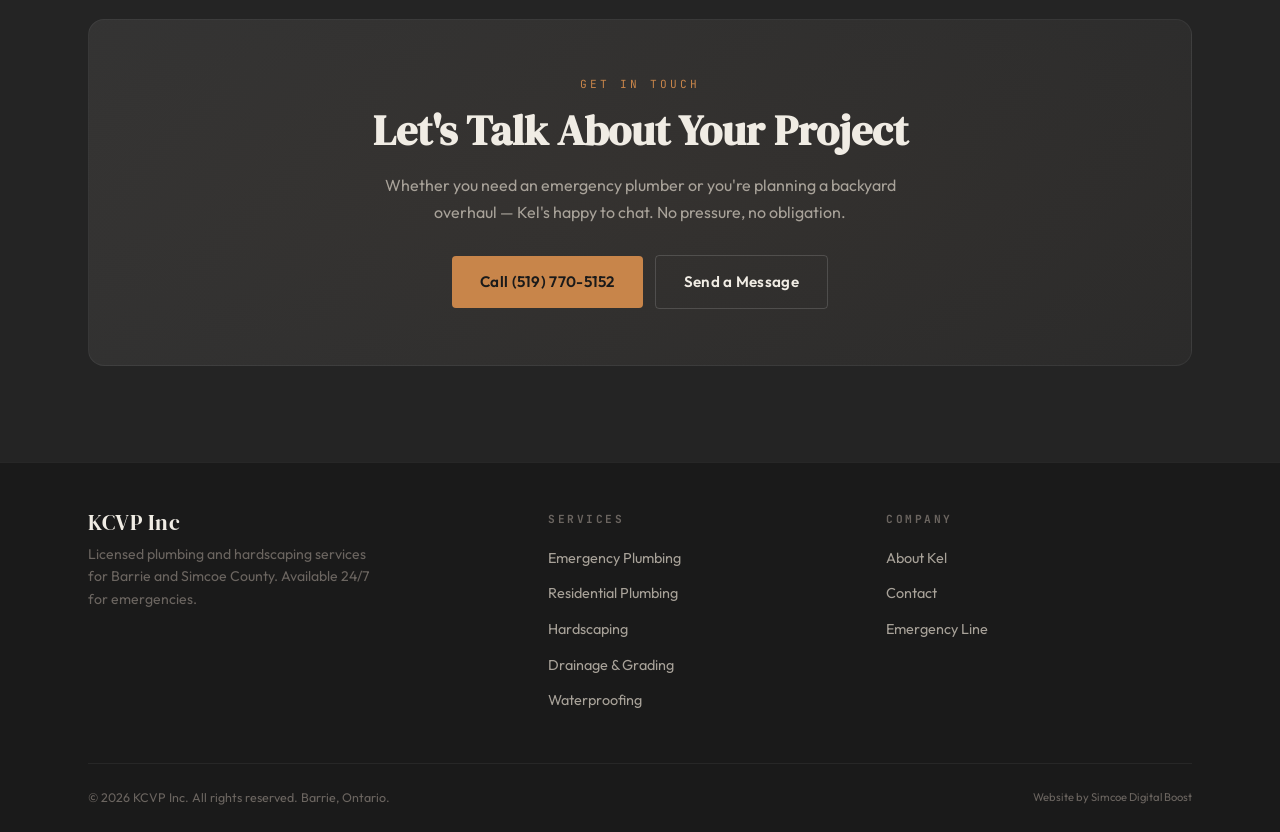
==== commit 11f693cf: "Add files via upload" ====
--- a/about.html
+++ b/about.html
@@ -285,8 +285,8 @@
   left: 0;
   right: 0;
   bottom: 0;
-  background: #111111;
-  border-top: 2px solid var(--accent);
+  background: #000000;
+  border-top: 3px solid var(--accent);
   display: flex;
   flex-direction: column;
   padding: 32px 20px;
@@ -300,11 +300,11 @@
 }
 
 .main-nav a {
-  font-size: 1.2rem;
-  color: var(--text-primary);
-  padding: 16px 0;
-  border-bottom: 1px solid var(--border);
-  font-weight: 500;
+  font-size: 1.3rem;
+  color: #ffffff;
+  padding: 18px 0;
+  border-bottom: 1px solid rgba(200, 133, 74, 0.25);
+  font-weight: 600;
 }
 
 .main-nav a:hover,
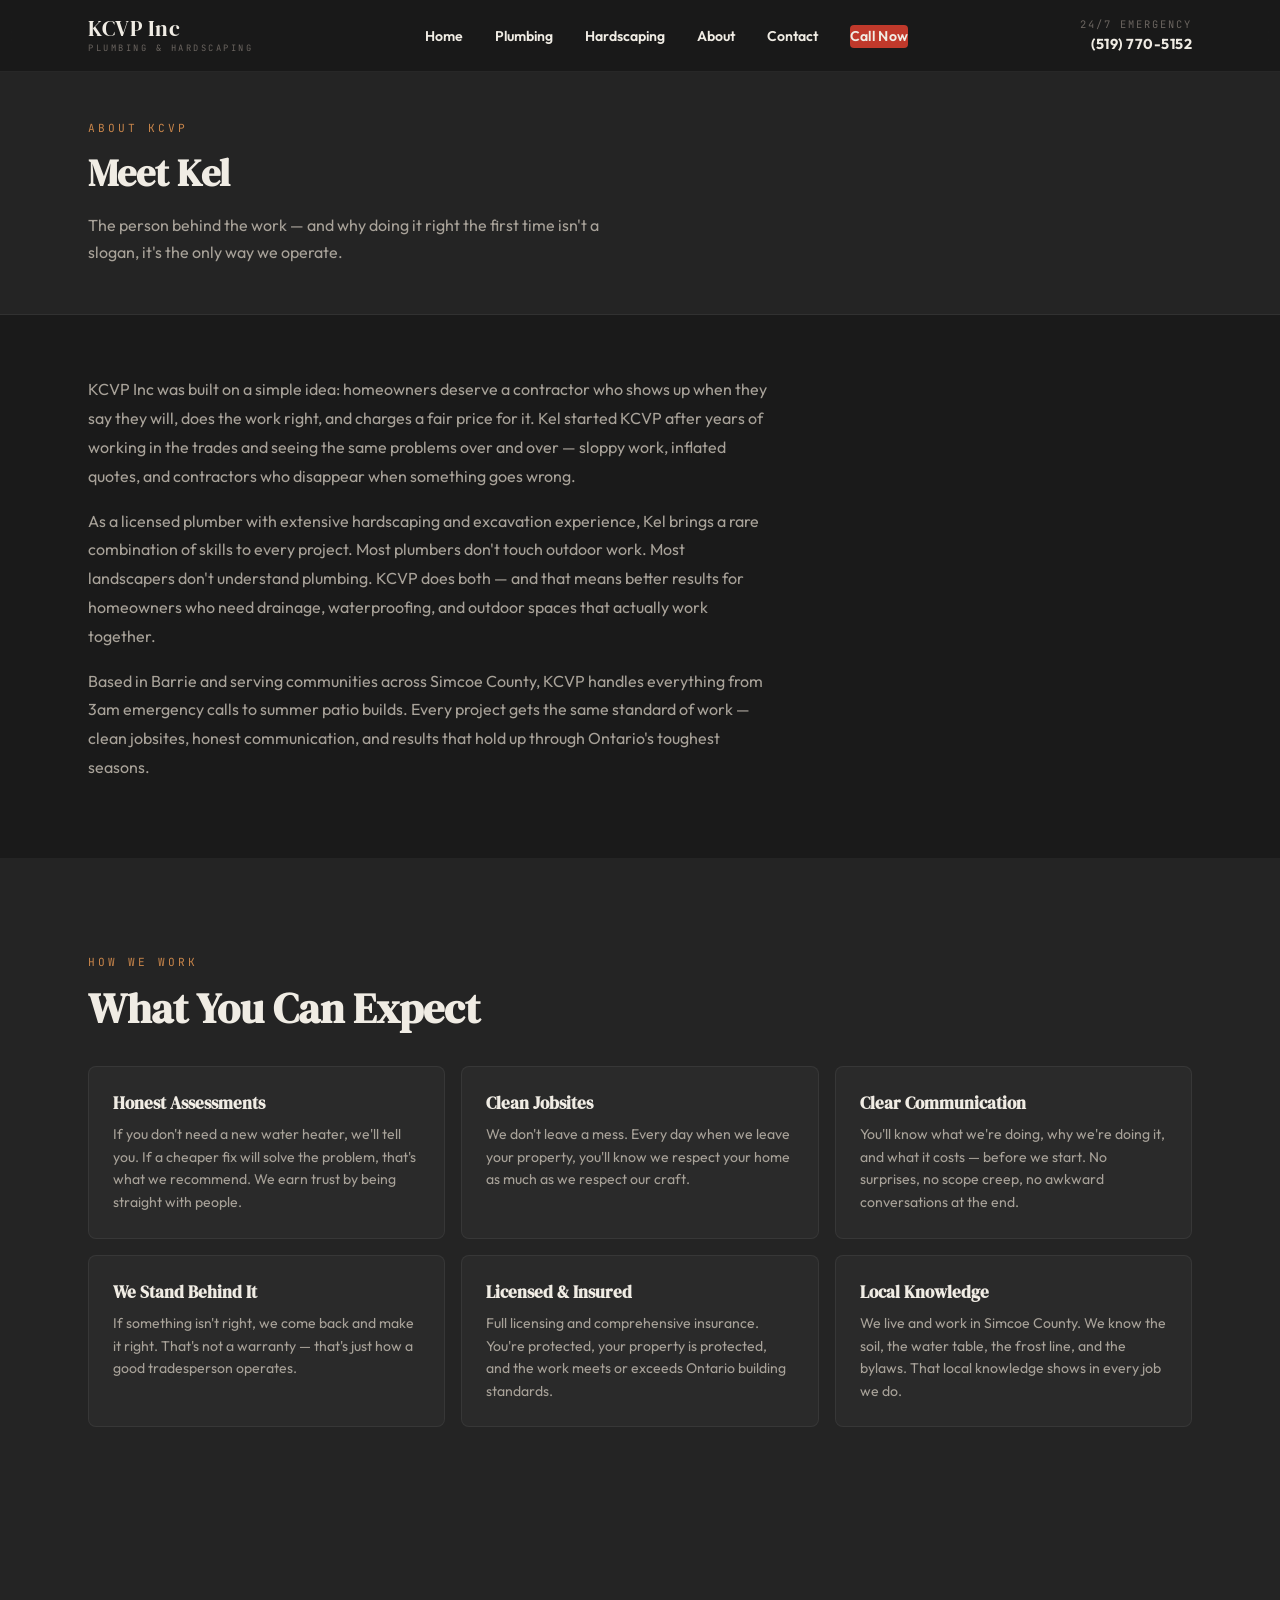
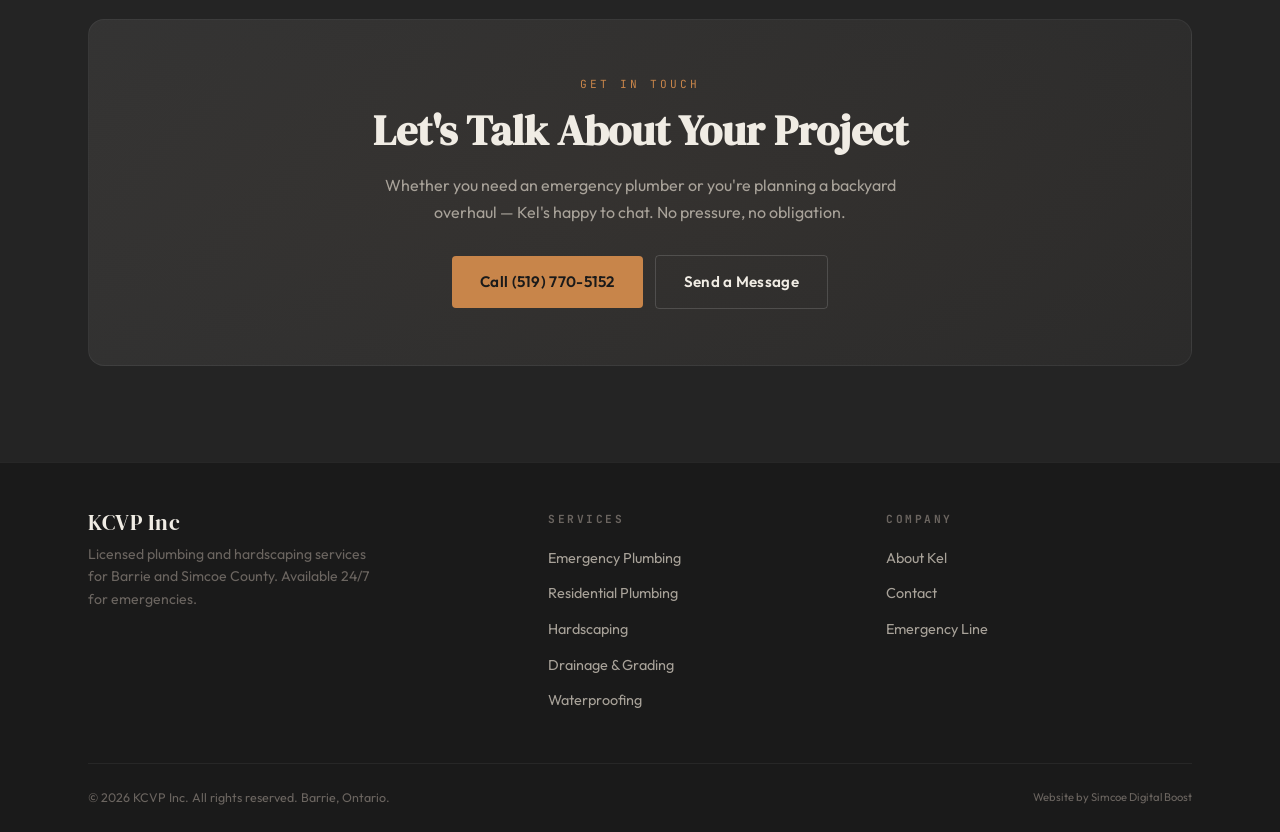
==== commit 11354129: "Add files via upload" ====
--- a/about.html
+++ b/about.html
@@ -281,29 +281,28 @@
 /* Mobile Nav */
 .main-nav {
   position: fixed;
-  top: var(--header-height);
+  top: 0;
   left: 0;
-  right: 0;
-  bottom: 0;
-  background: #000000;
+  width: 100%;
+  height: 100%;
+  background-color: #000000 !important;
   border-top: 3px solid var(--accent);
-  display: flex;
+  display: none;
   flex-direction: column;
-  padding: 32px 20px;
-  transform: translateX(100%);
-  transition: transform 0.35s ease;
-  z-index: 999;
+  padding: 100px 24px 32px;
+  z-index: 9999;
+  overflow-y: auto;
 }
 
 .main-nav.open {
-  transform: translateX(0);
+  display: flex !important;
 }
 
 .main-nav a {
-  font-size: 1.3rem;
-  color: #ffffff;
-  padding: 18px 0;
-  border-bottom: 1px solid rgba(200, 133, 74, 0.25);
+  font-size: 1.4rem;
+  color: #ffffff !important;
+  padding: 20px 0;
+  border-bottom: 1px solid rgba(200, 133, 74, 0.3);
   font-weight: 600;
 }
 
@@ -1061,18 +1060,24 @@
 
   .main-nav {
     position: static;
+    display: flex !important;
     flex-direction: row;
     transform: none;
     padding: 0;
-    background: transparent;
+    background: transparent !important;
     align-items: center;
     gap: 32px;
+    height: auto;
+    width: auto;
+    overflow: visible;
+    border-top: none;
   }
 
   .main-nav a {
     font-size: 0.88rem;
     padding: 0;
     border-bottom: none;
+    color: var(--text-primary) !important;
   }
 
   .header-phone {
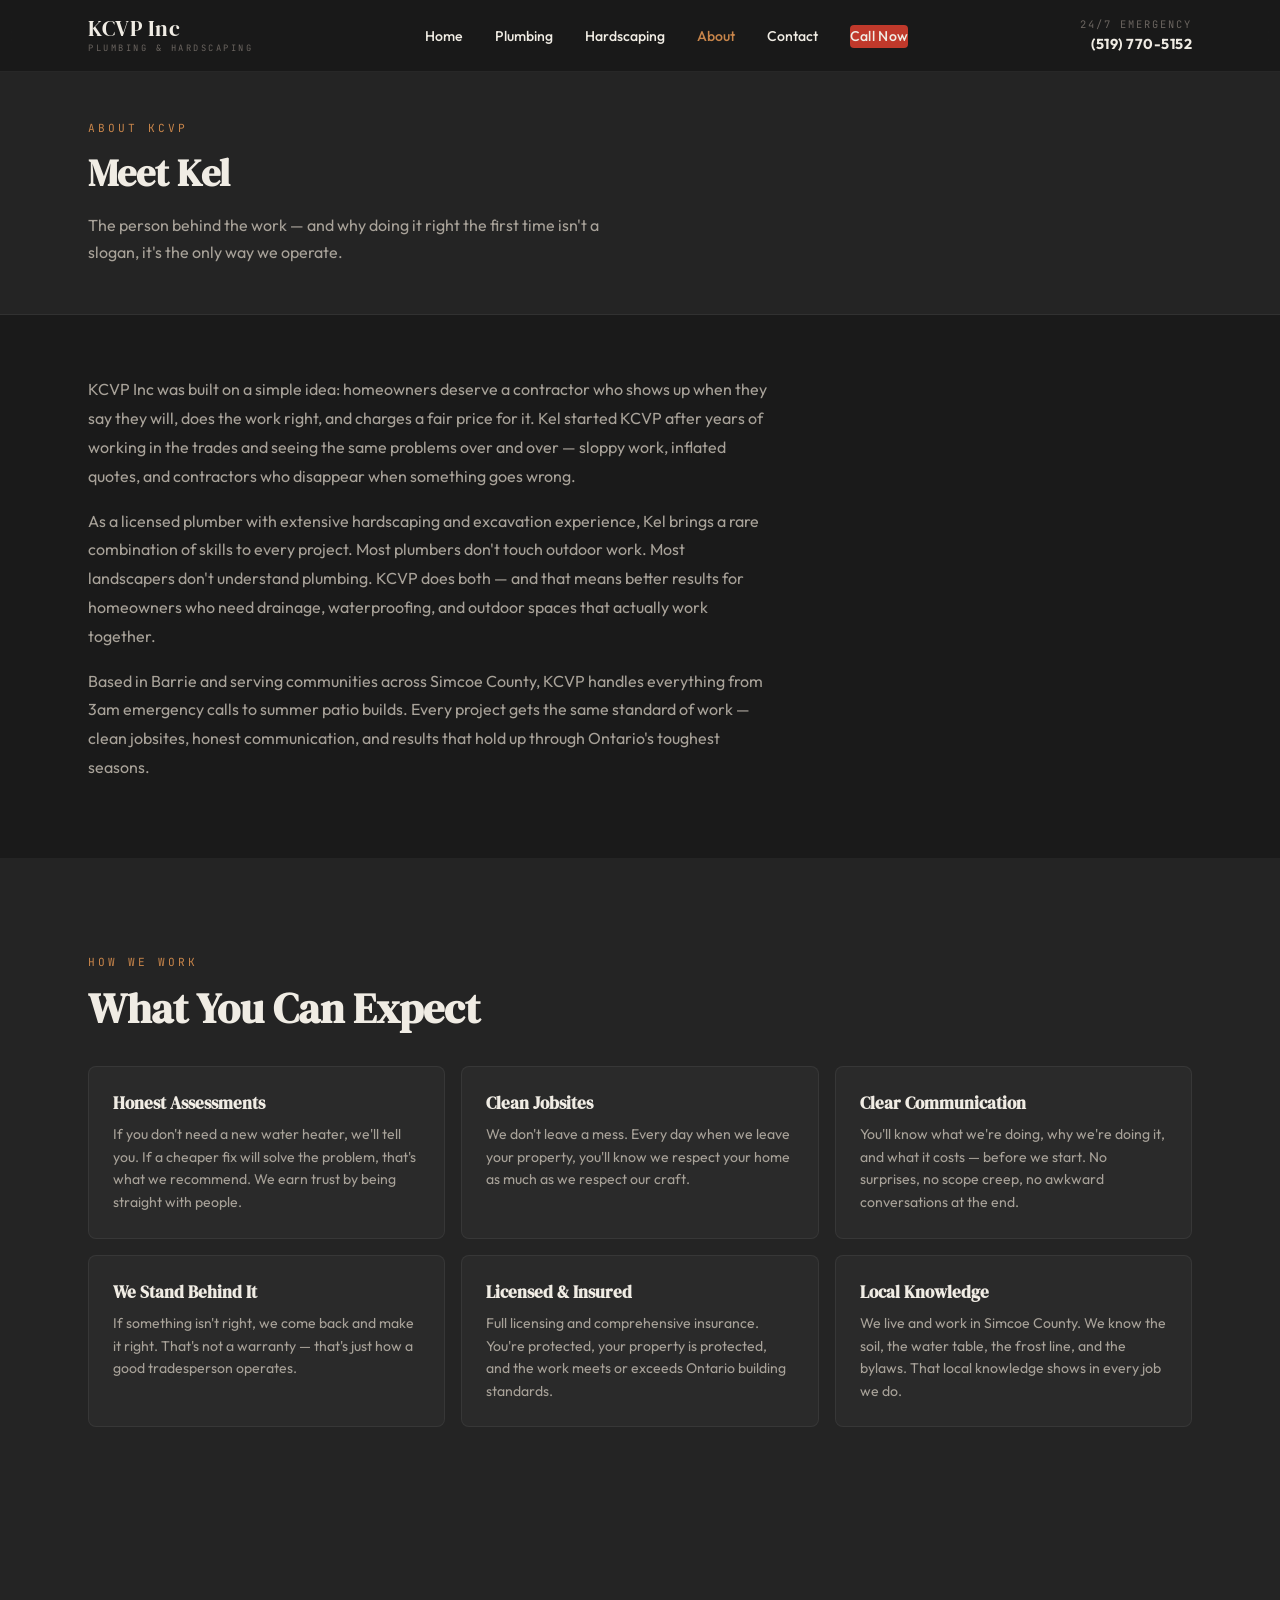
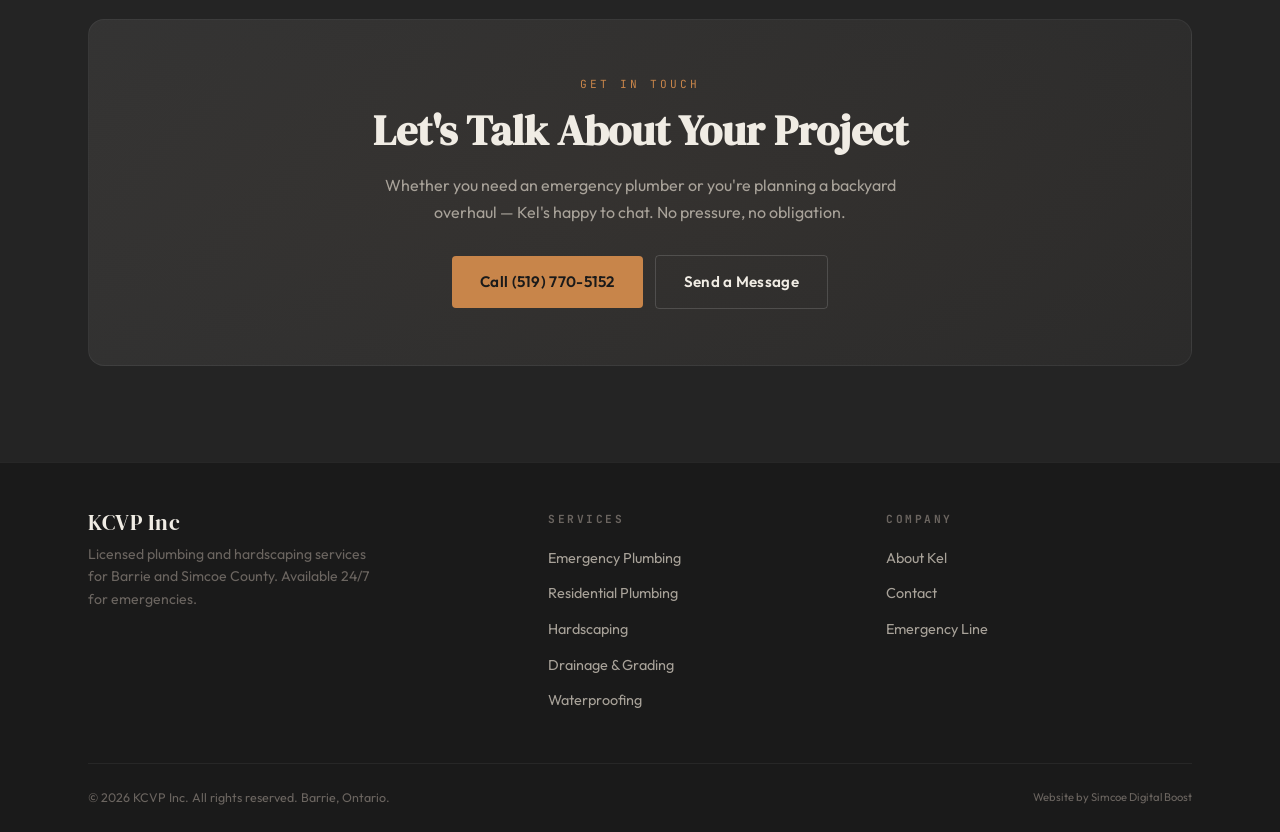
==== commit 9f483d59: "Add files via upload" ====
--- a/about.html
+++ b/about.html
@@ -281,29 +281,33 @@
 /* Mobile Nav */
 .main-nav {
   position: fixed;
-  top: 0;
+  top: var(--header-height);
   left: 0;
-  width: 100%;
-  height: 100%;
-  background-color: #000000 !important;
-  border-top: 3px solid var(--accent);
-  display: none;
+  right: 0;
+  bottom: 0;
+  background-color: #1a1a1a;
+  background-image: none;
+  opacity: 1;
+  display: flex;
   flex-direction: column;
-  padding: 100px 24px 32px;
-  z-index: 9999;
-  overflow-y: auto;
+  padding: 32px 20px;
+  transform: translateX(100%);
+  transition: transform 0.35s ease;
+  z-index: 999;
+  -webkit-backface-visibility: hidden;
+  backface-visibility: hidden;
 }
 
 .main-nav.open {
-  display: flex !important;
+  transform: translateX(0);
 }
 
 .main-nav a {
-  font-size: 1.4rem;
-  color: #ffffff !important;
-  padding: 20px 0;
-  border-bottom: 1px solid rgba(200, 133, 74, 0.3);
-  font-weight: 600;
+  font-size: 1.2rem;
+  color: var(--text-primary);
+  padding: 16px 0;
+  border-bottom: 1px solid rgba(255, 255, 255, 0.1);
+  font-weight: 500;
 }
 
 .main-nav a:hover,
@@ -1060,24 +1064,20 @@
 
   .main-nav {
     position: static;
-    display: flex !important;
+    display: flex;
     flex-direction: row;
     transform: none;
     padding: 0;
-    background: transparent !important;
+    background: transparent;
     align-items: center;
     gap: 32px;
-    height: auto;
-    width: auto;
-    overflow: visible;
-    border-top: none;
   }
 
   .main-nav a {
     font-size: 0.88rem;
     padding: 0;
     border-bottom: none;
-    color: var(--text-primary) !important;
+    color: var(--text-primary);
   }
 
   .header-phone {
